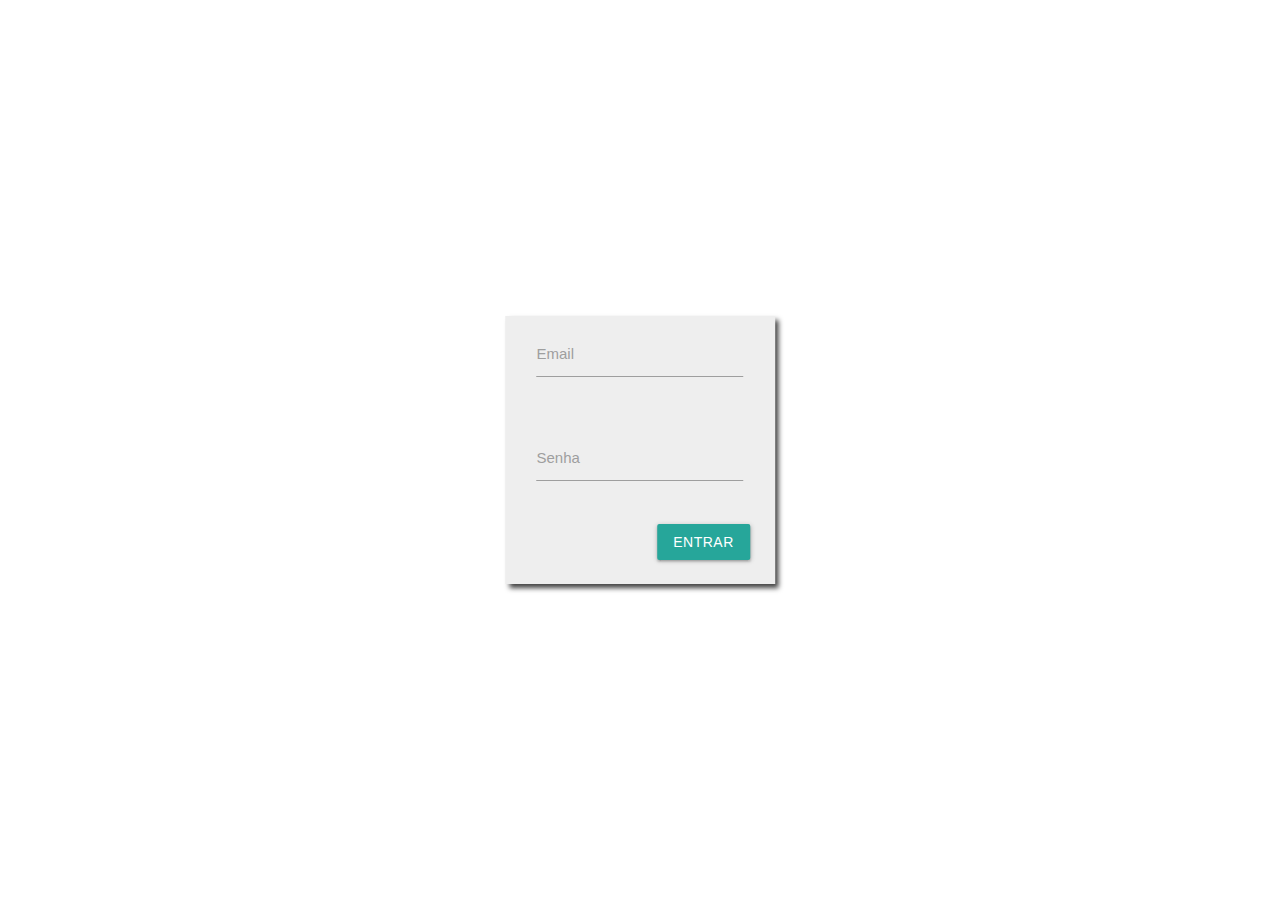
==== Html/index.html @ 59f5ceae "html inicial" ====
<!DOCTYPE html>
<html lang="pt">
<head>
    <meta charset="UTF-8">
    <meta name="viewport" content="width=device-width, initial-scale=1.0">
    <meta http-equiv="X-UA-Compatible" content="ie=edge">
    <link rel="stylesheet" href="https://cdnjs.cloudflare.com/ajax/libs/materialize/1.0.0/css/materialize.min.css">

    <!-- Compiled and minified JavaScript -->
    <script src="https://cdnjs.cloudflare.com/ajax/libs/materialize/1.0.0/js/materialize.min.js"></script>
    <link href="css/main.css" rel="stylesheet">
            
    <title>Rebu</title>
</head>
<body >
    <div id="centerFormDiv">
        <div class="row">
            <form class="col s12">
            <div class="row">
                <div class="input-field col s12">
                    <input id="email" type="email" class="validate">
                    <label for="email">Email</label>
                </div>
            </div>
                <div class="row">
                <div class="input-field col s12">
                    <input id="password" type="password" class="validate">
                    <label for="password">Senha</label>
                </div>
                </div>
                
                <a class="waves-effect waves-light btn" id="btnEntrar">Entrar</a>
            </form>
            </div>

    </div>

    <script
    src="https://code.jquery.com/jquery-3.3.1.min.js"
    integrity="sha256-FgpCb/KJQlLNfOu91ta32o/NMZxltwRo8QtmkMRdAu8="
    crossorigin="anonymous"></script>
</body>
</html>
---- Html/css/main.css ----
#centerFormDiv{
    position: absolute;
    left: 50%;
    top: 50%;
    padding-bottom: 40px;
    padding-right: 20px;
    padding-left: 20px;
    -webkit-transform: translate(-50%, -50%);
    transform: translate(-50%, -50%);
    background-color: #eee;
    -webkit-box-shadow: 4px 4px 5px 0px rgba(0,0,0,0.75);
    -moz-box-shadow: 4px 4px 5px 0px rgba(0,0,0,0.75);
    box-shadow: 4px 4px 5px 0px rgba(0,0,0,0.75);
}
#btnEntrar{
    position: absolute;
    right: 25px;
}
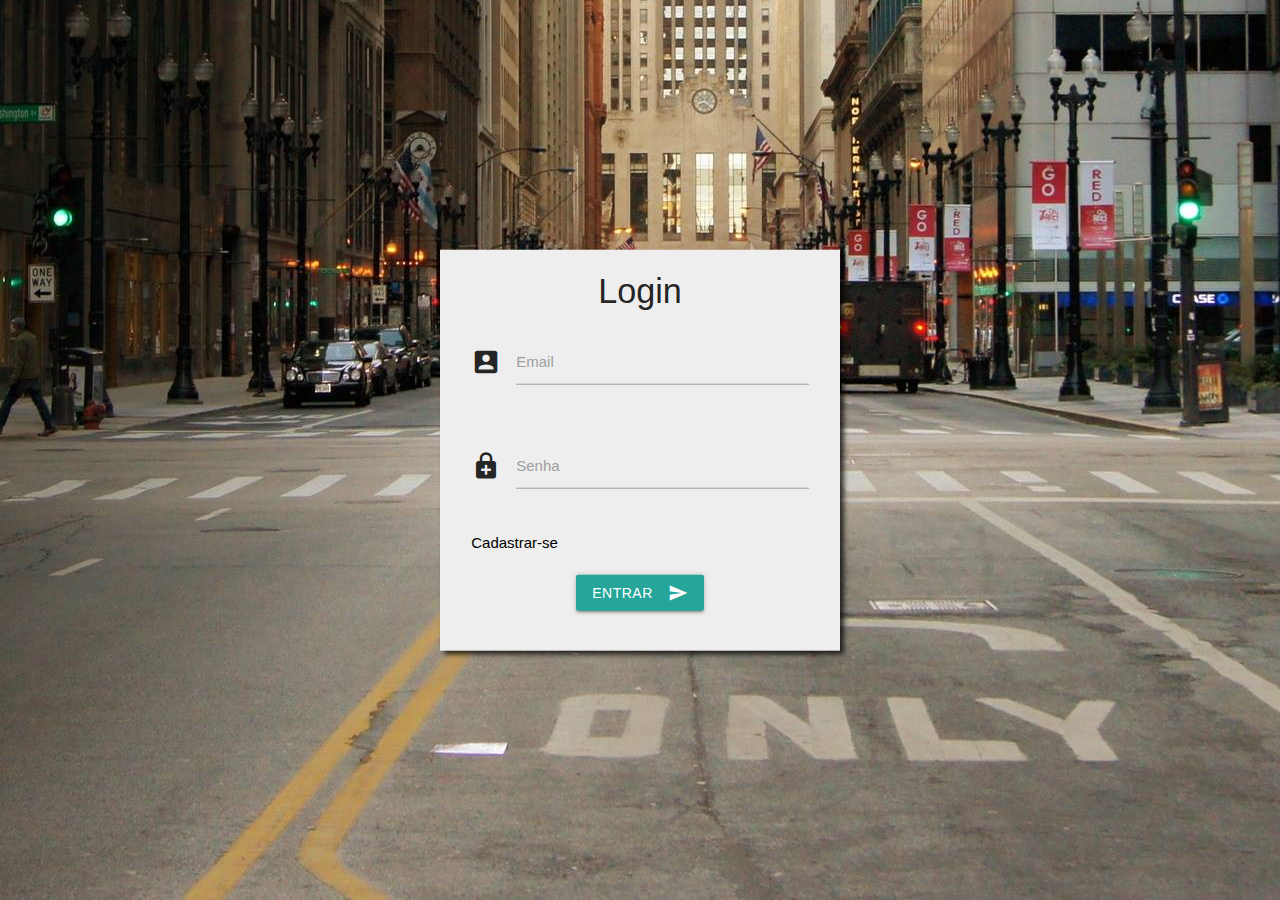
==== commit 772d1648: "login html pronto, cadastro em falta de inspiracao" ====
--- a/Html/index.html
+++ b/Html/index.html
@@ -7,29 +7,41 @@
     <link rel="stylesheet" href="https://cdnjs.cloudflare.com/ajax/libs/materialize/1.0.0/css/materialize.min.css">
 
     <!-- Compiled and minified JavaScript -->
+    <link href="https://fonts.googleapis.com/icon?family=Material+Icons" rel="stylesheet" >
     <script src="https://cdnjs.cloudflare.com/ajax/libs/materialize/1.0.0/js/materialize.min.js"></script>
     <link href="css/main.css" rel="stylesheet">
+
             
     <title>Rebu</title>
 </head>
-<body >
+<body id="backlogin">
     <div id="centerFormDiv">
         <div class="row">
+            <h4 class="centerText">Login</h4>
             <form class="col s12">
-            <div class="row">
-                <div class="input-field col s12">
-                    <input id="email" type="email" class="validate">
-                    <label for="email">Email</label>
+
+                <div class="row">
+                    
+                    <div class="input-field col s12">
+                        <i class="material-icons iconis prefix">account_box</i>
+                        <input id="email" type="email" class="validate">
+                        <label for="email">Email</label>
+                    </div>
                 </div>
-            </div>
                 <div class="row">
-                <div class="input-field col s12">
-                    <input id="password" type="password" class="validate">
-                    <label for="password">Senha</label>
+                    <div class="input-field col s12">
+                        <i class="material-icons iconis prefix">enhanced_encryption</i>
+                        <input id="password" type="password" class="validate">
+                        <label for="password">Senha</label>
+                    </div>
                 </div>
+                <a id="cadastrar" href="cadastro.html">Cadastrar-se</a>
+                <div class="marginTop10">
+                        <button class="btn waves-effect waves-light btnCentralizar" name="action">Entrar
+                            <i class="material-icons right">send</i>
+                        </button>
                 </div>
                 
-                <a class="waves-effect waves-light btn" id="btnEntrar">Entrar</a>
             </form>
             </div>
 
--- a/Html/css/main.css
+++ b/Html/css/main.css
@@ -2,7 +2,8 @@
     position: absolute;
     left: 50%;
     top: 50%;
-    padding-bottom: 40px;
+    min-width: 400px;
+    padding-bottom: 20px;
     padding-right: 20px;
     padding-left: 20px;
     -webkit-transform: translate(-50%, -50%);
@@ -12,7 +13,21 @@
     -moz-box-shadow: 4px 4px 5px 0px rgba(0,0,0,0.75);
     box-shadow: 4px 4px 5px 0px rgba(0,0,0,0.75);
 }
-#btnEntrar{
-    position: absolute;
-    right: 25px;
+.btnCentralizar{
+    display: table;
+    margin: 0 auto;
+}
+#backlogin{
+    background: url(../img/back.jpg) bottom center no-repeat;
+    height: 100vh;
+    width: 100%;
+}
+.centerText{
+    text-align: center;
+}
+#cadastrar{
+    color: black;
+}
+.marginTop10{
+    margin-top: 20px
 }